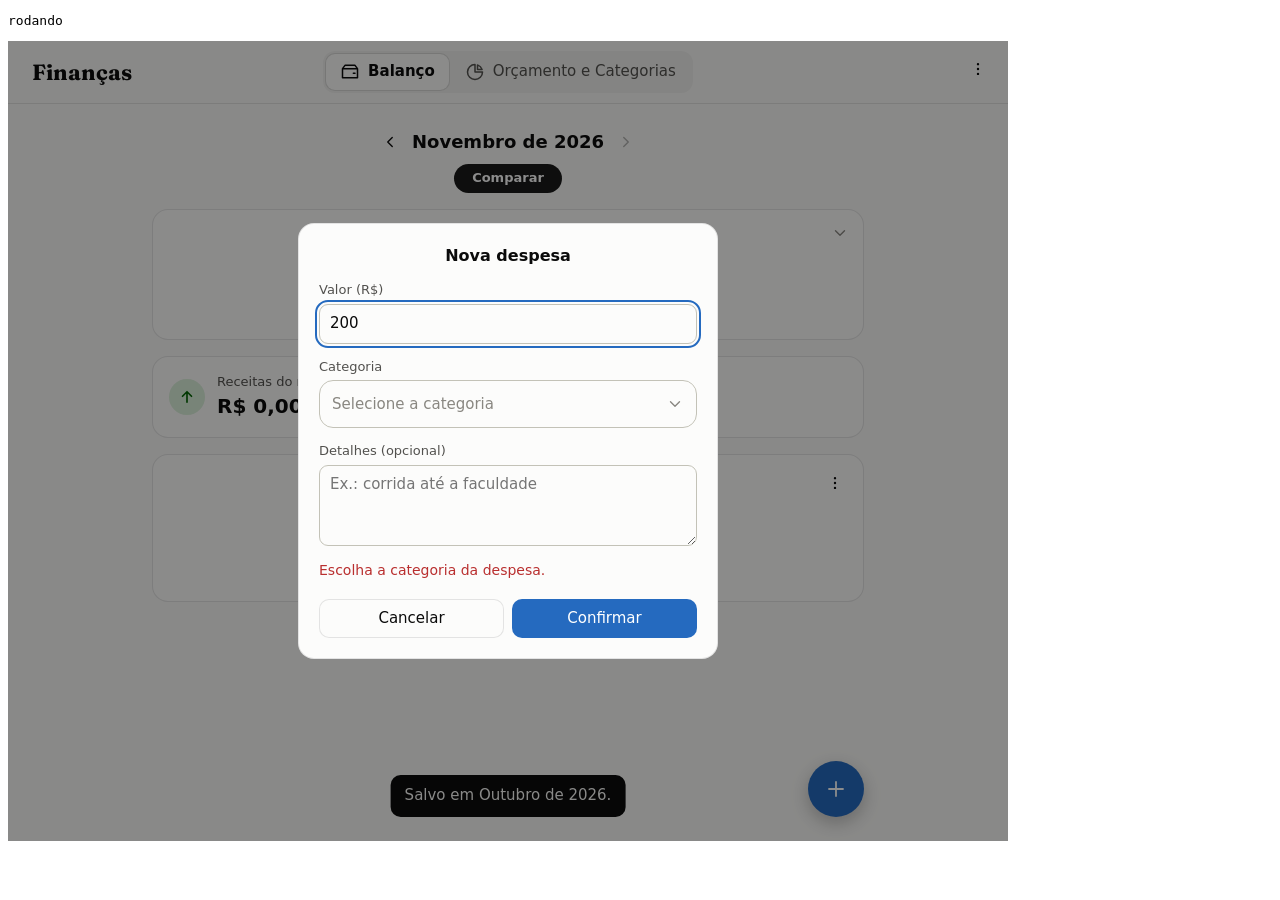
==== tests/month.html @ 1b0b6539 "Finanças Pessoais 2.0 App de finanças pessoais (PWA + APK Android) em HTML, CSS e JavaScript puro: c" ====
<!doctype html>
<html lang="pt-BR">
<head>
  <meta charset="utf-8">
  <title>Teste da virada de mês</title>
  <style>iframe { width: 1000px; height: 800px; border: 0; }</style>
</head>
<body>
  <pre id="result">rodando</pre>
  <iframe id="app"></iframe>
  <script type="module">
    import { appDriver, deleteDatabase, makeReporter, wait } from './helpers.js';

    // Carrega o app real com um relógio simulado que o teste controla.
    window.fakeNow = new Date(2026, 9, 31, 23, 50).getTime();
    const clock = `<script>
      const RealDate = Date;
      window.Date = class extends RealDate {
        constructor(...args) { if (args.length) super(...args); else super(parent.fakeNow); }
        static now() { return parent.fakeNow; }
      };
    <\/script>`;

    const frame = document.getElementById('app');
    const { check, finish, failures } = makeReporter();
    const { $, doc, text, ready, fill, addTx } = appDriver(frame);
    const money = (id) => text(id).replace(/\s/g, ' ');

    const setClock = async (date) => {
      window.fakeNow = date.getTime();
      doc().dispatchEvent(new frame.contentWindow.Event('visibilitychange'));
      await wait(250);
    };

    async function run() {
      await deleteDatabase();
      const html = await (await fetch('../index.html')).text();
      frame.srcdoc = html.replace('<head>', `<head><base href="${new URL('..', location)}">${clock}`);
      await wait(300);
      await ready();

      check(text('monthLabel') === 'Outubro de 2026' && text('compareBtn') === 'Comparar', 'outubro é o mês atual');
      await addTx('income', '1.000');
      await addTx('expense', '200', 'uber');
      check(money('balance').includes('800,00'), 'outubro acumula as movimentações');

      await setClock(new Date(2026, 10, 1, 0, 5));
      check(text('monthLabel') === 'Novembro de 2026' && text('compareBtn') === 'Comparar', 'dia 1º abre novembro sozinho');
      check(money('balance').includes('0,00') && text('history').includes('Nenhuma movimentação'), 'novembro começa zerado');
      check($('nextMonth').disabled, 'novembro é o último mês disponível');

      await addTx('expense', '50', 'uber');
      check(money('balance').includes('50,00') && text('monthLabel') === 'Novembro de 2026', 'novembro recebe a despesa');

      $('prevMonth').click();
      await wait(100);
      check(text('monthLabel') === 'Outubro de 2026' && text('compareBtn') === 'Comparar', 'outubro aparece como encerrado');
      check(money('balance').includes('800,00'), 'balanço de outubro continua completo');
      check(doc().querySelectorAll('.tx-row').length === 2, 'histórico de outubro não mistura novembro');

      await addTx('income', '10');
      check(text('monthLabel') === 'Novembro de 2026', 'cadastro em mês encerrado usa a data atual');
      check(doc().querySelectorAll('.tx-row').length === 2, 'novembro recebe a movimentação');
      $('prevMonth').click();
      await wait(100);
      check(money('balance').includes('800,00'), 'outubro segue intacto');
      check($('prevMonth').disabled, 'não existe mês antes de outubro');

      const openBudgets = async () => { $('manageBtn').click(); $('manageTabBudget').click(); await wait(50); };
      $('tabOrcamento').click();
      await wait(100);
      await openBudgets();
      fill('budget-uber', '300,00');
      await wait(250);
      $('manageClose').click();
      $('nextMonth').click();
      await wait(100);
      await openBudgets();
      check(!$('budget-uber').value, 'orçamento de um mês não vale para outro');
      $('copyBudgets').click();
      await wait(250);
      check($('budget-uber').value === '300,00', 'copiar do mês anterior');
      fill('budget-uber', '200,00');
      await wait(250);
      $('manageClose').click();
      $('prevMonth').click();
      await wait(100);
      await openBudgets();
      check($('budget-uber').value === '300,00', 'mês anterior mantém seu orçamento');
      $('manageClose').click();
      $('tabBalanco').click();
      await wait(100);

      await setClock(new Date(2026, 11, 1, 8, 0));
      check(text('monthLabel') === 'Outubro de 2026', 'quem consulta um mês antigo não é movido');
      check(!$('nextMonth').disabled, 'dezembro fica disponível');
      $('nextMonth').click();
      $('nextMonth').click();
      await wait(100);
      check(text('monthLabel') === 'Dezembro de 2026' && text('compareBtn') === 'Comparar', 'dezembro é o mês atual');

      await setClock(new Date(2027, 0, 1, 0, 1));
      check(text('monthLabel') === 'Janeiro de 2027', 'a regra se repete na virada do ano');
    }

    run().catch((e) => failures.push(`erro: ${e.stack || e}`)).finally(finish);
  </script>
</body>
</html>
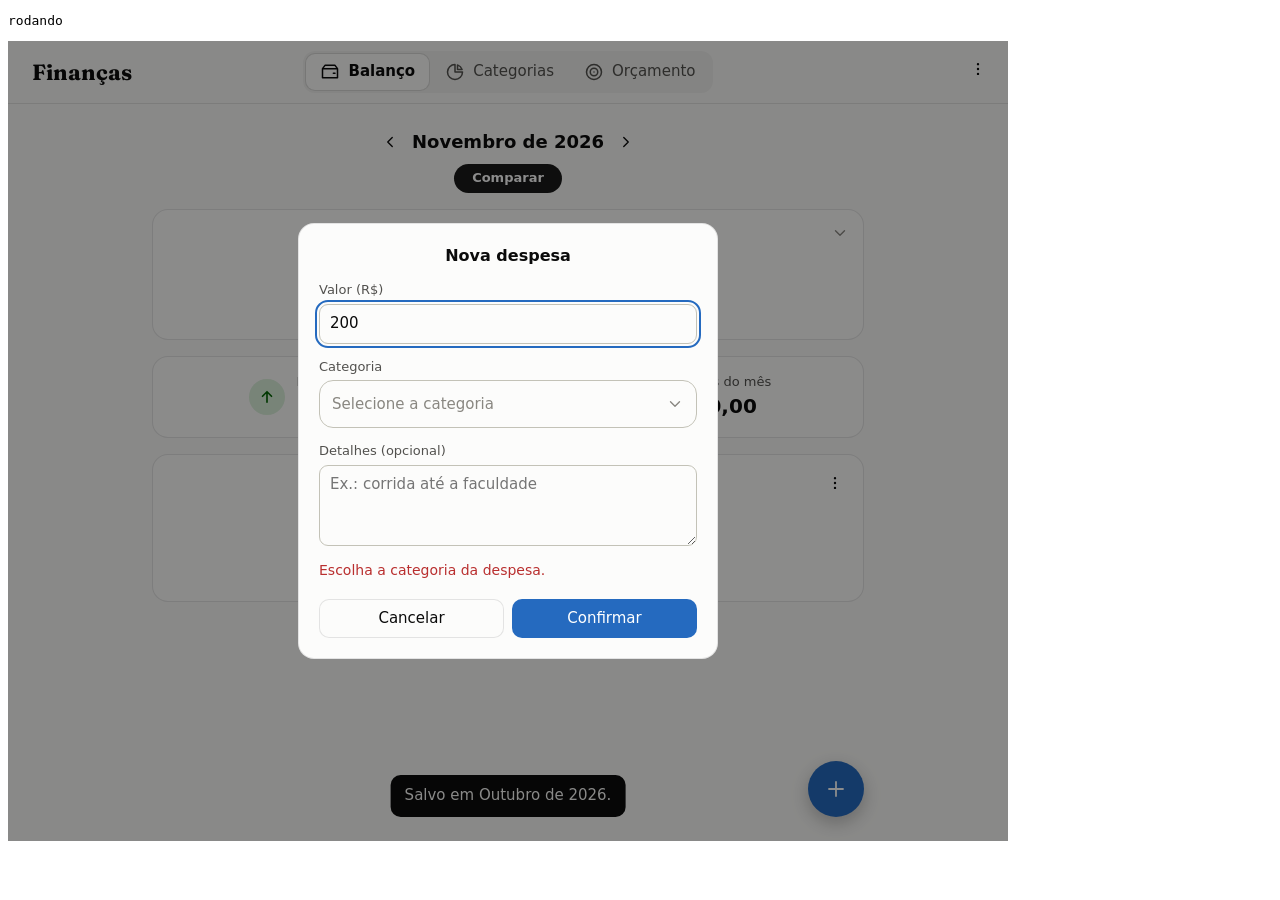
==== commit fc60584d: "Finanças Pessoais 2.3 - Três abas: Balanço, Categorias e Orçamento (orçamento numa aba própria;   só" ====
--- a/tests/month.html
+++ b/tests/month.html
@@ -47,7 +47,7 @@
       await setClock(new Date(2026, 10, 1, 0, 5));
       check(text('monthLabel') === 'Novembro de 2026' && text('compareBtn') === 'Comparar', 'dia 1º abre novembro sozinho');
       check(money('balance').includes('0,00') && text('history').includes('Nenhuma movimentação'), 'novembro começa zerado');
-      check($('nextMonth').disabled, 'novembro é o último mês disponível');
+      check(!$('nextMonth').disabled, 'dá para avançar para dezembro (mês futuro)');
 
       await addTx('expense', '50', 'uber');
       check(money('balance').includes('50,00') && text('monthLabel') === 'Novembro de 2026', 'novembro recebe a despesa');
@@ -66,28 +66,15 @@
       check(money('balance').includes('800,00'), 'outubro segue intacto');
       check($('prevMonth').disabled, 'não existe mês antes de outubro');
 
-      const openBudgets = async () => { $('manageBtn').click(); $('manageTabBudget').click(); await wait(50); };
+      const budgetText = (id) => doc().querySelector(`[data-budget="${id}"] .budget-value`)?.textContent;
       $('tabOrcamento').click();
       await wait(100);
-      await openBudgets();
+      check(!$('budget-uber') && budgetText('uber') === 'Sem limite' && !$('copyBudgets'), 'mês encerrado: orçamento só para consulta');
+      $('nextMonth').click();
+      await wait(100);
       fill('budget-uber', '300,00');
       await wait(250);
-      $('manageClose').click();
-      $('nextMonth').click();
-      await wait(100);
-      await openBudgets();
-      check(!$('budget-uber').value, 'orçamento de um mês não vale para outro');
-      $('copyBudgets').click();
-      await wait(250);
-      check($('budget-uber').value === '300,00', 'copiar do mês anterior');
-      fill('budget-uber', '200,00');
-      await wait(250);
-      $('manageClose').click();
-      $('prevMonth').click();
-      await wait(100);
-      await openBudgets();
-      check($('budget-uber').value === '300,00', 'mês anterior mantém seu orçamento');
-      $('manageClose').click();
+      check($('budget-uber').value === '300,00', 'mês atual: orçamento editável');
       $('tabBalanco').click();
       await wait(100);
 
@@ -98,6 +85,22 @@
       $('nextMonth').click();
       await wait(100);
       check(text('monthLabel') === 'Dezembro de 2026' && text('compareBtn') === 'Comparar', 'dezembro é o mês atual');
+      $('tabOrcamento').click();
+      await wait(100);
+      check(!$('budget-uber').value, 'orçamento de um mês não vale para outro');
+      $('copyBudgets').click();
+      await wait(250);
+      check($('budget-uber').value === '300,00', 'copiar do mês anterior');
+      fill('budget-uber', '200,00');
+      await wait(250);
+      $('prevMonth').click();
+      await wait(100);
+      check(!$('budget-uber') && budgetText('uber') === '300,00', 'novembro encerrado mostra o orçamento que teve, sem edição');
+      $('nextMonth').click();
+      await wait(100);
+      check($('budget-uber').value === '200,00', 'dezembro mantém o valor editado');
+      $('tabBalanco').click();
+      await wait(100);
 
       await setClock(new Date(2027, 0, 1, 0, 1));
       check(text('monthLabel') === 'Janeiro de 2027', 'a regra se repete na virada do ano');
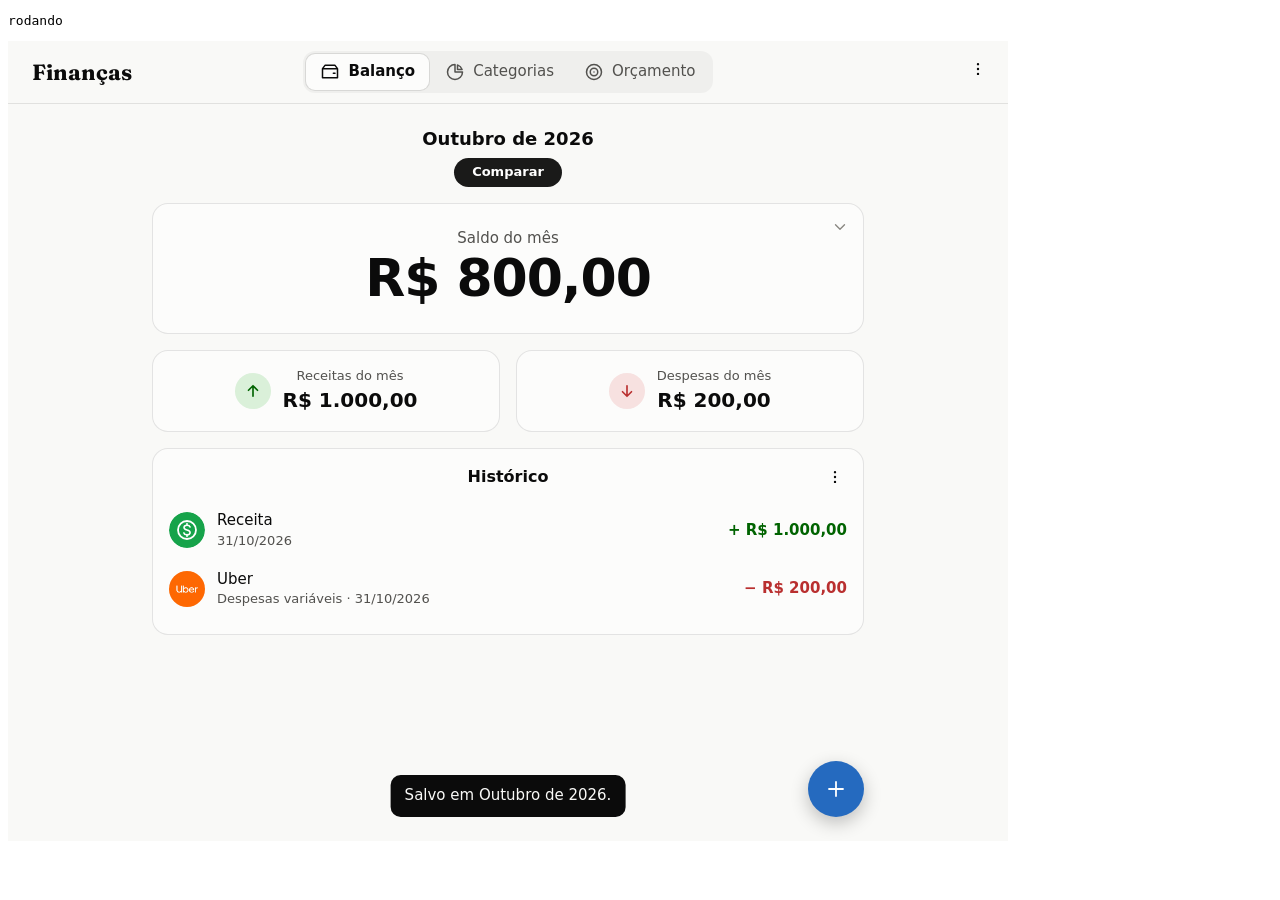
==== commit abfd619b: "Finanças Pessoais 2.5 Novidades desde a 2.3: - Troca de mês pela faixa de meses (toque ou arraste), " ====
--- a/tests/month.html
+++ b/tests/month.html
@@ -10,6 +10,8 @@
   <iframe id="app"></iframe>
   <script type="module">
     import { appDriver, deleteDatabase, makeReporter, wait } from './helpers.js';
+    import { replaceAll } from '../js/db.js';
+    import { DEFAULT_CATEGORIES } from '../js/categories.js';
 
     // Carrega o app real com um relógio simulado que o teste controla.
     window.fakeNow = new Date(2026, 9, 31, 23, 50).getTime();
@@ -38,6 +40,10 @@
       frame.srcdoc = html.replace('<head>', `<head><base href="${new URL('..', location)}">${clock}`);
       await wait(300);
       await ready();
+      // Instalação nova começa sem categorias (desde a 2.0): o teste cria as padrão e pede ao app para recarregar.
+      await replaceAll({ transactions: [], categories: DEFAULT_CATEGORIES, budgets: [] });
+      doc().dispatchEvent(new frame.contentWindow.Event('visibilitychange'));
+      await wait(300);
 
       check(text('monthLabel') === 'Outubro de 2026' && text('compareBtn') === 'Comparar', 'outubro é o mês atual');
       await addTx('income', '1.000');
@@ -69,13 +75,17 @@
       const budgetText = (id) => doc().querySelector(`[data-budget="${id}"] .budget-value`)?.textContent;
       $('tabOrcamento').click();
       await wait(100);
-      check(!$('budget-uber') && budgetText('uber') === 'Sem limite' && !$('copyBudgets'), 'mês encerrado: orçamento só para consulta');
+      check(!$('budget-uber') && !doc().querySelector('[data-budget="uber"]') && !$('copyBudgets') && !doc().querySelector('[data-add]'), 'mês encerrado: só consulta, sem orçamentos nem +');
       $('nextMonth').click();
       await wait(100);
+      const addBudget = (id) => { doc().querySelector('[data-add="outras"] .budget-add').click(); doc().querySelector(`[data-add="outras"] [data-value="${id}"]`).click(); };
+      addBudget('uber');
       fill('budget-uber', '300,00');
       await wait(250);
       check($('budget-uber').value === '300,00', 'mês atual: orçamento editável');
       $('tabBalanco').click();
+      await wait(100);
+      $('prevMonth').click(); // fica consultando outubro antes da virada para dezembro
       await wait(100);
 
       await setClock(new Date(2026, 11, 1, 8, 0));
@@ -87,7 +97,7 @@
       check(text('monthLabel') === 'Dezembro de 2026' && text('compareBtn') === 'Comparar', 'dezembro é o mês atual');
       $('tabOrcamento').click();
       await wait(100);
-      check(!$('budget-uber').value, 'orçamento de um mês não vale para outro');
+      check(!$('budget-uber'), 'orçamento de um mês não vale para outro');
       $('copyBudgets').click();
       await wait(250);
       check($('budget-uber').value === '300,00', 'copiar do mês anterior');
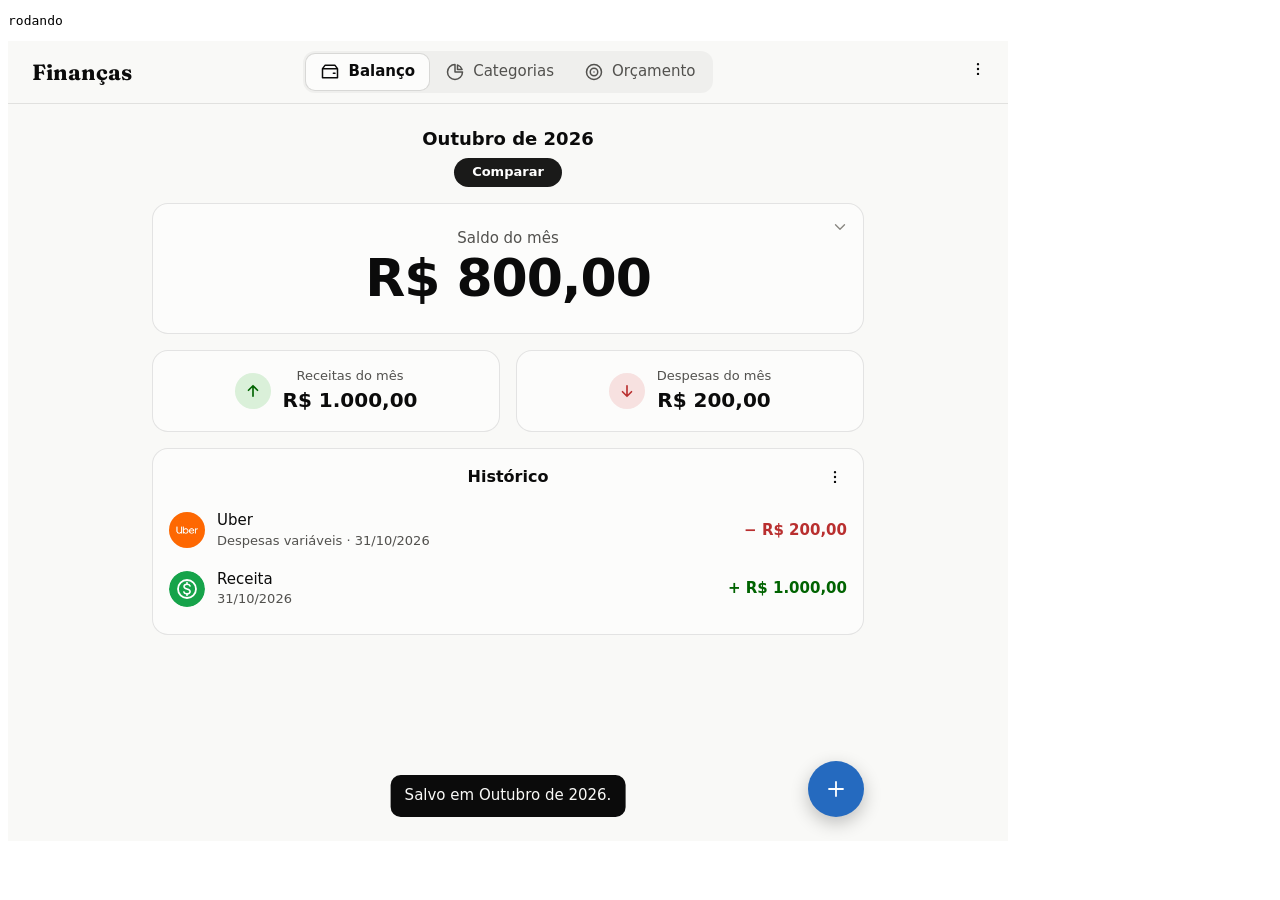
==== commit a1f14268: "Finanças Pessoais 2.6: saldo contínuo entre os meses O saldo do Balanço passa a incluir o que sobrou" ====
--- a/tests/month.html
+++ b/tests/month.html
@@ -52,11 +52,12 @@
 
       await setClock(new Date(2026, 10, 1, 0, 5));
       check(text('monthLabel') === 'Novembro de 2026' && text('compareBtn') === 'Comparar', 'dia 1º abre novembro sozinho');
-      check(money('balance').includes('0,00') && text('history').includes('Nenhuma movimentação'), 'novembro começa zerado');
+      check(money('balance').includes('800,00') && text('history').includes('Nenhuma movimentação'), 'novembro herda o saldo de outubro, sem movimentações');
+      check(money('tile-income').includes('0,00'), 'o saldo herdado não vira receita');
       check(!$('nextMonth').disabled, 'dá para avançar para dezembro (mês futuro)');
 
       await addTx('expense', '50', 'uber');
-      check(money('balance').includes('50,00') && text('monthLabel') === 'Novembro de 2026', 'novembro recebe a despesa');
+      check(money('balance').includes('750,00') && text('monthLabel') === 'Novembro de 2026', 'novembro recebe a despesa sobre o saldo herdado');
 
       $('prevMonth').click();
       await wait(100);
